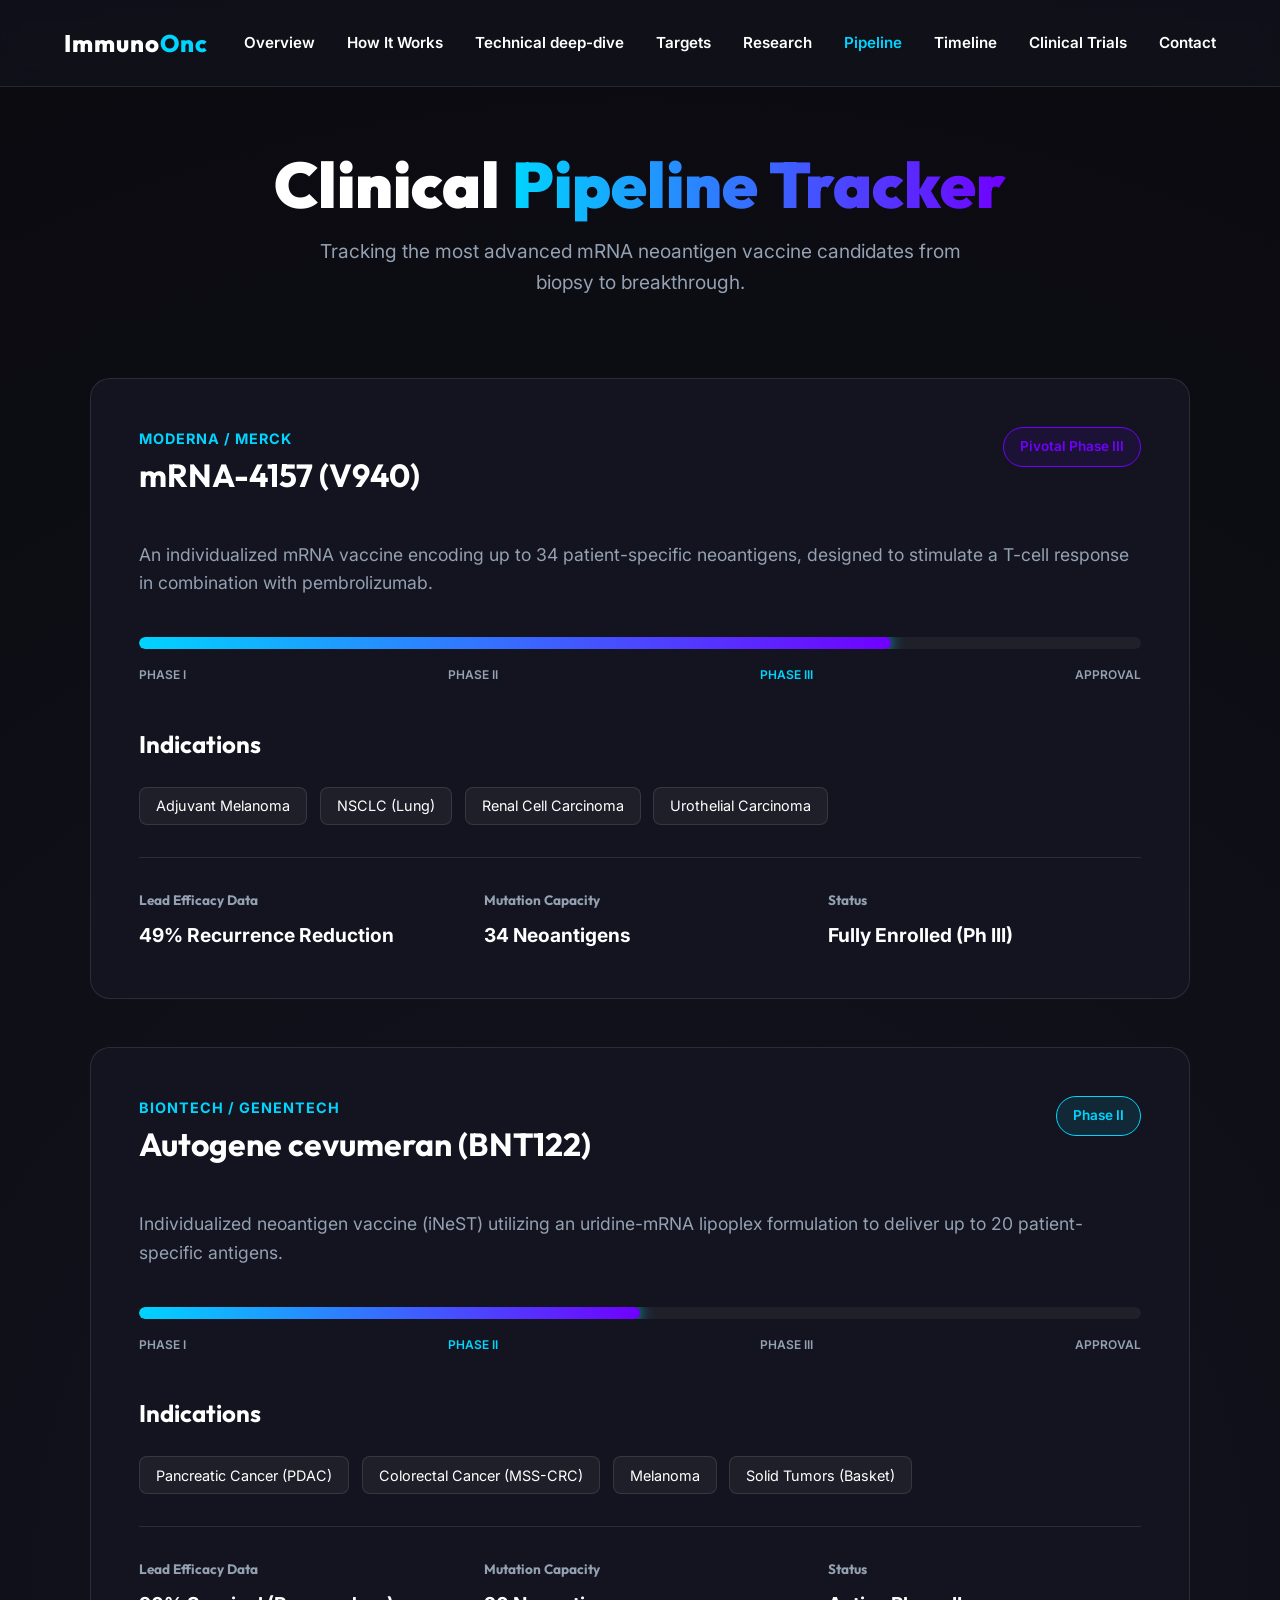
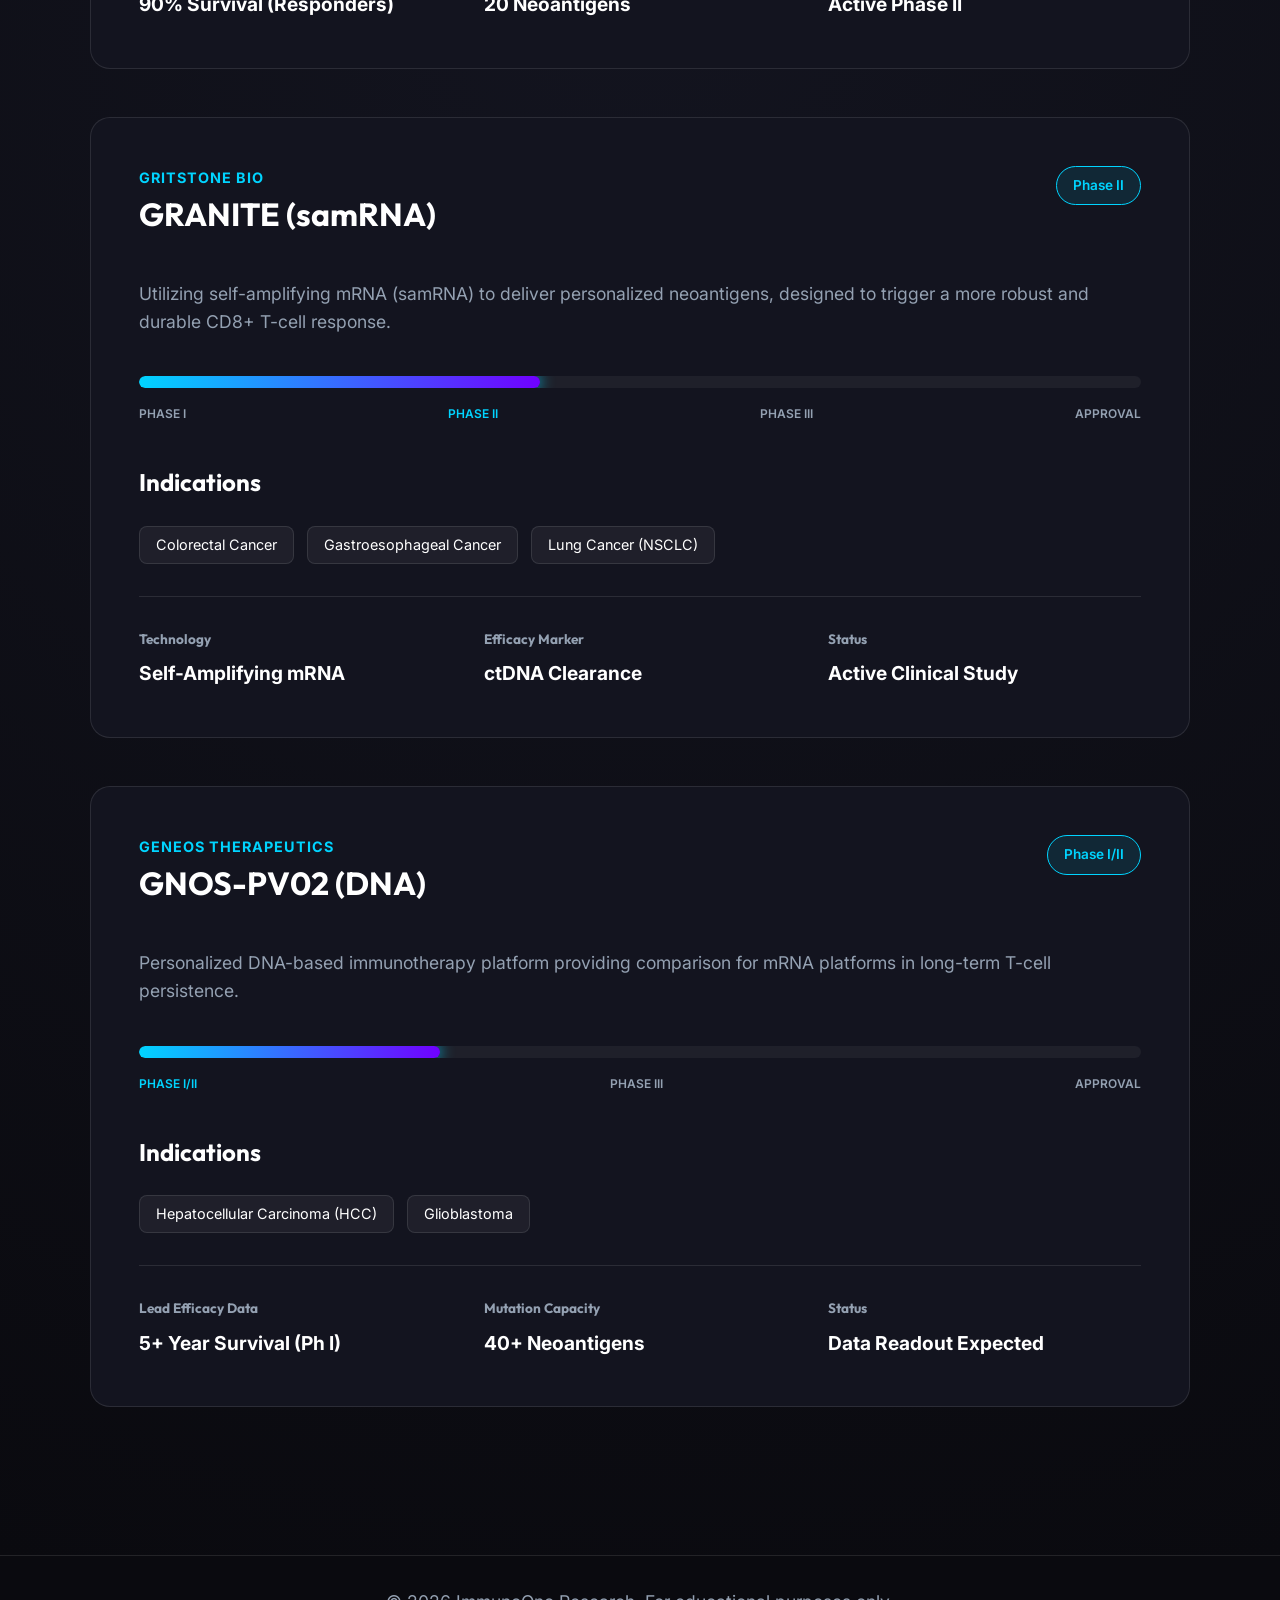
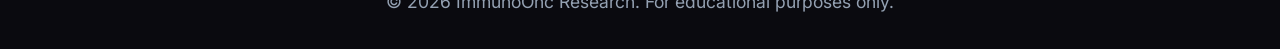
==== pipeline.html @ 15ca38ce "Implement Clinical Pipeline Tracker page and update navigation" ====
<!DOCTYPE html>
<html lang="en">
<head>
    <meta charset="UTF-8">
    <meta name="viewport" content="width=device-width, initial-scale=1.0">
    <title>Clinical Pipeline - ImmunoOncology</title>
    <meta name="description" content="Live tracker for mRNA neoantigen cancer vaccine clinical trials and development status.">
    <link rel="preconnect" href="https://fonts.googleapis.com">
    <link rel="preconnect" href="https://fonts.gstatic.com" crossorigin>
    <link href="https://fonts.googleapis.com/css2?family=Inter:wght@300;400;600;800&family=Outfit:wght@400;700;900&display=swap" rel="stylesheet">
    <link rel="stylesheet" href="style.css">
</head>
<body class="pipeline-page">
    <nav class="glass-nav">
        <div class="logo">Immuno<span class="highlight">Onc</span></div>
        <button class="nav-toggle" aria-label="Toggle navigation">
            <span></span>
            <span></span>
            <span></span>
        </button>
        <ul class="nav-links">
            <li><a href="index.html#hero">Overview</a></li>
            <li><a href="index.html#how-it-works">How It Works</a></li>
            <li><a href="index.html#technical">Technical deep-dive</a></li>
            <li><a href="targets.html">Targets</a></li>
            <li><a href="research.html">Research</a></li>
            <li><a href="pipeline.html" style="color: var(--primary);">Pipeline</a></li>
            <li><a href="timeline.html">Timeline</a></li>
            <li><a href="index.html#trials">Clinical Trials</a></li>
            <li><a href="index.html#contact">Contact</a></li>
        </ul>
    </nav>

    <div class="section dark-section" style="padding-top: 150px;">
        <div class="pipeline-container">
            <h1 style="text-align: center; margin-bottom: 1rem;">Clinical <span class="gradient-text">Pipeline Tracker</span></h1>
            <p style="text-align: center; color: var(--text-muted); max-width: 700px; margin: 0 auto 5rem auto; font-size: 1.2rem;">Tracking the most advanced mRNA neoantigen vaccine candidates from biopsy to breakthrough.</p>

            <!-- Moderna Card -->
            <div class="pipeline-card">
                <div class="pipeline-header">
                    <div>
                        <div class="company-tag">Moderna / Merck</div>
                        <h2 style="text-align: left; margin-bottom: 0.5rem; font-size: 2rem;">mRNA-4157 (V940)</h2>
                    </div>
                    <div class="status-badge pivotal">Pivotal Phase III</div>
                </div>
                <p>An individualized mRNA vaccine encoding up to 34 patient-specific neoantigens, designed to stimulate a T-cell response in combination with pembrolizumab.</p>
                
                <div class="pipeline-progress">
                    <div class="progress-track">
                        <div class="progress-fill" style="width: 75%;"></div>
                    </div>
                    <div class="progress-labels">
                        <span class="label">Phase I</span>
                        <span class="label">Phase II</span>
                        <span class="label active">Phase III</span>
                        <span class="label">Approval</span>
                    </div>
                </div>

                <h3>Indications</h3>
                <div class="indication-list">
                    <span class="indication-tag">Adjuvant Melanoma</span>
                    <span class="indication-tag">NSCLC (Lung)</span>
                    <span class="indication-tag">Renal Cell Carcinoma</span>
                    <span class="indication-tag">Urothelial Carcinoma</span>
                </div>

                <div class="pipeline-stats">
                    <div class="stat-item">
                        <h4>Lead Efficacy Data</h4>
                        <p>49% Recurrence Reduction</p>
                    </div>
                    <div class="stat-item">
                        <h4>Mutation Capacity</h4>
                        <p>34 Neoantigens</p>
                    </div>
                    <div class="stat-item">
                        <h4>Status</h4>
                        <p>Fully Enrolled (Ph III)</p>
                    </div>
                </div>
            </div>

            <!-- BioNTech Card -->
            <div class="pipeline-card">
                <div class="pipeline-header">
                    <div>
                        <div class="company-tag">BioNTech / Genentech</div>
                        <h2 style="text-align: left; margin-bottom: 0.5rem; font-size: 2rem;">Autogene cevumeran (BNT122)</h2>
                    </div>
                    <div class="status-badge">Phase II</div>
                </div>
                <p>Individualized neoantigen vaccine (iNeST) utilizing an uridine-mRNA lipoplex formulation to deliver up to 20 patient-specific antigens.</p>
                
                <div class="pipeline-progress">
                    <div class="progress-track">
                        <div class="progress-fill" style="width: 50%;"></div>
                    </div>
                    <div class="progress-labels">
                        <span class="label">Phase I</span>
                        <span class="label active">Phase II</span>
                        <span class="label">Phase III</span>
                        <span class="label">Approval</span>
                    </div>
                </div>

                <h3>Indications</h3>
                <div class="indication-list">
                    <span class="indication-tag">Pancreatic Cancer (PDAC)</span>
                    <span class="indication-tag">Colorectal Cancer (MSS-CRC)</span>
                    <span class="indication-tag">Melanoma</span>
                    <span class="indication-tag">Solid Tumors (Basket)</span>
                </div>

                <div class="pipeline-stats">
                    <div class="stat-item">
                        <h4>Lead Efficacy Data</h4>
                        <p>90% Survival (Responders)</p>
                    </div>
                    <div class="stat-item">
                        <h4>Mutation Capacity</h4>
                        <p>20 Neoantigens</p>
                    </div>
                    <div class="stat-item">
                        <h4>Status</h4>
                        <p>Active Phase II</p>
                    </div>
                </div>
            </div>

            <!-- Gritstone Card -->
            <div class="pipeline-card">
                <div class="pipeline-header">
                    <div>
                        <div class="company-tag">Gritstone Bio</div>
                        <h2 style="text-align: left; margin-bottom: 0.5rem; font-size: 2rem;">GRANITE (samRNA)</h2>
                    </div>
                    <div class="status-badge">Phase II</div>
                </div>
                <p>Utilizing self-amplifying mRNA (samRNA) to deliver personalized neoantigens, designed to trigger a more robust and durable CD8+ T-cell response.</p>
                
                <div class="pipeline-progress">
                    <div class="progress-track">
                        <div class="progress-fill" style="width: 40%;"></div>
                    </div>
                    <div class="progress-labels">
                        <span class="label">Phase I</span>
                        <span class="label active">Phase II</span>
                        <span class="label">Phase III</span>
                        <span class="label">Approval</span>
                    </div>
                </div>

                <h3>Indications</h3>
                <div class="indication-list">
                    <span class="indication-tag">Colorectal Cancer</span>
                    <span class="indication-tag">Gastroesophageal Cancer</span>
                    <span class="indication-tag">Lung Cancer (NSCLC)</span>
                </div>

                <div class="pipeline-stats">
                    <div class="stat-item">
                        <h4>Technology</h4>
                        <p>Self-Amplifying mRNA</p>
                    </div>
                    <div class="stat-item">
                        <h4>Efficacy Marker</h4>
                        <p>ctDNA Clearance</p>
                    </div>
                    <div class="stat-item">
                        <h4>Status</h4>
                        <p>Active Clinical Study</p>
                    </div>
                </div>
            </div>

            <!-- Geneos Card -->
            <div class="pipeline-card">
                <div class="pipeline-header">
                    <div>
                        <div class="company-tag">Geneos Therapeutics</div>
                        <h2 style="text-align: left; margin-bottom: 0.5rem; font-size: 2rem;">GNOS-PV02 (DNA)</h2>
                    </div>
                    <div class="status-badge">Phase I/II</div>
                </div>
                <p>Personalized DNA-based immunotherapy platform providing comparison for mRNA platforms in long-term T-cell persistence.</p>
                
                <div class="pipeline-progress">
                    <div class="progress-track">
                        <div class="progress-fill" style="width: 30%;"></div>
                    </div>
                    <div class="progress-labels">
                        <span class="label active">Phase I/II</span>
                        <span class="label">Phase III</span>
                        <span class="label">Approval</span>
                    </div>
                </div>

                <h3>Indications</h3>
                <div class="indication-list">
                    <span class="indication-tag">Hepatocellular Carcinoma (HCC)</span>
                    <span class="indication-tag">Glioblastoma</span>
                </div>

                <div class="pipeline-stats">
                    <div class="stat-item">
                        <h4>Lead Efficacy Data</h4>
                        <p>5+ Year Survival (Ph I)</p>
                    </div>
                    <div class="stat-item">
                        <h4>Mutation Capacity</h4>
                        <p>40+ Neoantigens</p>
                    </div>
                    <div class="stat-item">
                        <h4>Status</h4>
                        <p>Data Readout Expected</p>
                    </div>
                </div>
            </div>
            
        </div>
    </div>

    <footer>
        <p>&copy; 2026 ImmunoOnc Research. For educational purposes only.</p>
    </footer>

    <script src="main.js"></script>
</body>
</html>
---- style.css ----
:root {
    --bg-dark: #0a0a0f;
    --bg-surface: #13141f;
    --primary: #00d4ff;
    --secondary: #7000ff;
    --accent: #ff0055;
    --text-main: #ffffff;
    --text-muted: #94a1b2;
    --glass-bg: rgba(19, 20, 31, 0.6);
    --glass-border: rgba(255, 255, 255, 0.1);
}

* {
    margin: 0;
    padding: 0;
    box-sizing: border-box;
    scroll-behavior: smooth;
}

body {
    background-color: var(--bg-dark);
    color: var(--text-main);
    font-family: 'Inter', sans-serif;
    line-height: 1.6;
    overflow-x: hidden;
}

h1, h2, h3, h4, .logo {
    font-family: 'Outfit', sans-serif;
}

/* Typography */
h1 {
    font-size: 4rem;
    font-weight: 900;
    line-height: 1.1;
    margin-bottom: 1.5rem;
}

h2 {
    font-size: 2.5rem;
    text-align: center;
    margin-bottom: 3rem;
    font-weight: 700;
}

h3 {
    font-size: 1.5rem;
    margin-bottom: 1rem;
    color: var(--text-main);
}

p {
    color: var(--text-muted);
    font-size: 1.1rem;
}

.gradient-text {
    background: linear-gradient(90deg, var(--primary), var(--secondary));
    -webkit-background-clip: text;
    -webkit-text-fill-color: transparent;
    background-clip: text;
}

/* Nav */
.glass-nav {
    position: fixed;
    top: 0;
    width: 100%;
    display: flex;
    justify-content: space-between;
    align-items: center;
    padding: 1.5rem 5%;
    background: var(--glass-bg);
    backdrop-filter: blur(12px);
    -webkit-backdrop-filter: blur(12px);
    border-bottom: 1px solid var(--glass-border);
    z-index: 1000;
}

.logo {
    font-size: 1.5rem;
    font-weight: 800;
    letter-spacing: 1px;
}

.logo .highlight {
    color: var(--primary);
}

.nav-links {
    list-style: none;
    display: flex;
    gap: 2rem;
}

.nav-links a {
    color: var(--text-main);
    text-decoration: none;
    font-size: 0.95rem;
    font-weight: 600;
    transition: color 0.3s;
}

.nav-links a:hover {
    color: var(--primary);
}

/* Buttons */
.btn {
    display: inline-block;
    padding: 1rem 2rem;
    border-radius: 50px;
    text-decoration: none;
    font-weight: 600;
    font-family: 'Outfit', sans-serif;
    transition: transform 0.3s, box-shadow 0.3s;
    cursor: pointer;
    border: none;
    font-size: 1rem;
}

.primary-btn {
    background: linear-gradient(90deg, var(--primary), var(--secondary));
    color: white;
    box-shadow: 0 0 20px rgba(0, 212, 255, 0.4);
}

.primary-btn:hover {
    transform: translateY(-2px);
    box-shadow: 0 0 30px rgba(112, 0, 255, 0.6);
}

.secondary-btn {
    background: transparent;
    color: var(--text-main);
    border: 1px solid var(--glass-border);
    backdrop-filter: blur(5px);
}

.secondary-btn:hover {
    background: rgba(255,255,255,0.05);
    transform: translateY(-2px);
}

/* Sections */
.section {
    padding: 100px 5%;
    min-height: 100vh;
    display: flex;
    flex-direction: column;
    justify-content: center;
}

.dark-section {
    background: radial-gradient(circle at center, var(--bg-surface) 0%, var(--bg-dark) 100%);
}

/* Hero Section */
.hero-section {
    display: grid;
    grid-template-columns: 1fr 1fr;
    align-items: center;
    min-height: 100vh;
    padding: 0 5%;
    position: relative;
    overflow: hidden;
}

.hero-content {
    z-index: 2;
}

.hero-buttons {
    display: flex;
    gap: 1rem;
    margin-top: 2rem;
}

/* Hero Visuals */
.hero-visual {
    position: relative;
    height: 500px;
    display: flex;
    justify-content: center;
    align-items: center;
}

.hero-image {
    max-width: 100%;
    max-height: 450px;
    border-radius: 20px;
    box-shadow: 0 0 40px rgba(0, 212, 255, 0.4);
    animation: float-pulse 6s ease-in-out infinite;
    object-fit: cover;
    z-index: 1;
}

.hero-visual::after {
    content: '';
    position: absolute;
    width: 100%;
    height: 100%;
    background: radial-gradient(circle, rgba(112,0,255,0.3) 0%, transparent 70%);
    filter: blur(40px);
    z-index: 0;
    animation: glow-pulse 4s infinite alternate;
}

@keyframes float-pulse {
    0% { transform: translateY(0px) scale(1); box-shadow: 0 0 40px rgba(0, 212, 255, 0.4); }
    50% { transform: translateY(-15px) scale(1.02); box-shadow: 0 0 60px rgba(112, 0, 255, 0.6); }
    100% { transform: translateY(0px) scale(1); box-shadow: 0 0 40px rgba(0, 212, 255, 0.4); }
}

@keyframes glow-pulse {
    0% { opacity: 0.5; transform: scale(0.9); }
    100% { opacity: 1; transform: scale(1.1); }
}

/* Cards (How it works) */
.cards-container {
    display: grid;
    grid-template-columns: repeat(auto-fit, minmax(250px, 1fr));
    gap: 2rem;
}

.card {
    background: var(--bg-surface);
    border: 1px solid var(--glass-border);
    border-radius: 20px;
    padding: 2.5rem 2rem;
    transition: transform 0.3s, border-color 0.3s;
    position: relative;
    overflow: hidden;
}

.card:hover {
    transform: translateY(-10px);
    border-color: var(--primary);
}

.card::before {
    content: '';
    position: absolute;
    top: 0; left: 0;
    width: 100%; height: 4px;
    background: linear-gradient(90deg, var(--primary), var(--secondary));
    transform: scaleX(0);
    transform-origin: left;
    transition: transform 0.3s;
}

.card:hover::before {
    transform: scaleX(1);
}

.card-icon {
    width: 50px;
    height: 50px;
    background: rgba(0, 212, 255, 0.1);
    color: var(--primary);
    border-radius: 50%;
    display: flex;
    align-items: center;
    justify-content: center;
    font-size: 1.5rem;
    font-weight: 800;
    font-family: 'Outfit', sans-serif;
    margin-bottom: 1.5rem;
}

/* Technical Grid */
.technical-grid {
    display: grid;
    grid-template-columns: repeat(auto-fit, minmax(300px, 1fr));
    gap: 2rem;
}

.tech-box {
    background: rgba(255, 255, 255, 0.02);
    padding: 2rem;
    border-radius: 15px;
    border-left: 4px solid var(--secondary);
}

/* Tables */
.table-container {
    overflow-x: auto;
}

.clinical-table {
    width: 100%;
    border-collapse: collapse;
    background: var(--bg-surface);
    border-radius: 15px;
    overflow: hidden;
}

.clinical-table th, .clinical-table td {
    padding: 1.5rem;
    text-align: left;
    border-bottom: 1px solid var(--glass-border);
}

.clinical-table th {
    background: rgba(255, 255, 255, 0.05);
    color: var(--primary);
    font-weight: 600;
}

.clinical-table tr:hover td {
    background: rgba(255, 255, 255, 0.02);
}

/* Contact */
.contact-section {
    align-items: center;
}

.glass-panel {
    background: var(--glass-bg);
    border: 1px solid var(--glass-border);
    backdrop-filter: blur(20px);
    padding: 3rem;
    border-radius: 20px;
    text-align: center;
    max-width: 600px;
    width: 100%;
    margin: 0 auto;
}

.contact-form {
    display: flex;
    flex-direction: column;
    gap: 1.5rem;
    margin-top: 2rem;
}

.contact-form input, .contact-form select {
    width: 100%;
    padding: 1rem 1.5rem;
    background: rgba(0,0,0,0.2);
    border: 1px solid var(--glass-border);
    border-radius: 10px;
    color: var(--text-main);
    font-family: 'Inter', sans-serif;
    font-size: 1rem;
    outline: none;
    transition: border-color 0.3s, box-shadow 0.3s;
}

.contact-form input:focus, .contact-form select:focus {
    border-color: var(--primary);
    box-shadow: 0 0 10px rgba(0, 212, 255, 0.2);
}

.submit-btn {
    width: 100%;
    margin-top: 1rem;
}

footer {
    text-align: center;
    padding: 2rem;
    border-top: 1px solid var(--glass-border);
    font-size: 0.9rem;
}

/* Navigation */
.nav-toggle {
    display: none;
    background: none;
    border: none;
    cursor: pointer;
    padding: 0.5rem;
    z-index: 1001;
}

.nav-toggle span {
    display: block;
    width: 25px;
    height: 3px;
    background: var(--text-main);
    margin: 5px 0;
    transition: 0.3s;
}

@media (max-width: 768px) {
    .nav-toggle {
        display: block;
    }

    .nav-links {
        display: flex;
        position: fixed;
        top: 0;
        right: -100%;
        width: 80%;
        height: 100vh;
        background: rgba(10, 10, 15, 0.95);
        backdrop-filter: blur(20px);
        flex-direction: column;
        justify-content: center;
        align-items: center;
        transition: 0.4s cubic-bezier(0.4, 0, 0.2, 1);
        z-index: 1000;
        border-left: 1px solid var(--glass-border);
        box-shadow: -10px 0 30px rgba(0,0,0,0.5);
    }

    .nav-links.active {
        right: 0;
    }

    .nav-links li {
        margin: 1.5rem 0;
    }

    .nav-links a {
        font-size: 1.2rem;
    }

    .hero-section {
        grid-template-columns: 1fr;
        text-align: center;
        padding-top: 120px;
    }
    .hero-buttons {
        justify-content: center;
    }
    h1 { font-size: 2.5rem; }
}

/* --- Timeline specific styles --- */
.timeline-container {
    position: relative;
    max-width: 1000px;
    margin: 0 auto;
    padding: 2rem 0;
}

/* The central glowing line */
.timeline-container::before {
    content: '';
    position: absolute;
    top: 0;
    bottom: 0;
    left: 50%;
    width: 4px;
    background: var(--glass-border);
    transform: translateX(-50%);
    border-radius: 4px;
}

/* The filled timeline line (animated via JS) */
.timeline-container::after {
    content: '';
    position: absolute;
    top: 0;
    bottom: 0;
    left: 50%;
    width: 4px;
    background: linear-gradient(to bottom, var(--primary), var(--secondary));
    transform: translateX(-50%);
    border-radius: 4px;
    height: var(--line-height, 0%);
    transition: height 0.1s ease-out;
    box-shadow: 0 0 15px var(--primary);
}

.timeline-item {
    position: relative;
    width: 50%;
    padding: 2rem 3rem;
    box-sizing: border-box;
    opacity: 0;
    transition: all 0.8s ease-out;
}

.timeline-item.left {
    left: 0;
    transform: translateX(-50px);
    text-align: right;
}

.timeline-item.right {
    left: 50%;
    transform: translateX(50px);
}

.timeline-item.show {
    opacity: 1;
    transform: translateX(0);
}

/* The dot on the timeline */
.timeline-item::after {
    content: '';
    position: absolute;
    width: 20px;
    height: 20px;
    background: var(--bg-main);
    border: 4px solid var(--primary);
    border-radius: 50%;
    top: 50%;
    transform: translateY(-50%);
    z-index: 1;
    box-shadow: 0 0 10px rgba(0, 212, 255, 0.5);
    transition: background 0.3s, border-color 0.3s;
}

.timeline-item.left::after {
    right: -14px;
}

.timeline-item.right::after {
    left: -14px;
}

.timeline-item.future::after {
    border-color: var(--secondary);
    border-style: dashed;
    box-shadow: 0 0 15px rgba(112, 0, 255, 0.5);
    animation: pulse-dot 2s infinite;
}

@keyframes pulse-dot {
    0% { box-shadow: 0 0 0 0 rgba(112, 0, 255, 0.7); }
    70% { box-shadow: 0 0 0 15px rgba(112, 0, 255, 0); }
    100% { box-shadow: 0 0 0 0 rgba(112, 0, 255, 0); }
}

.timeline-content {
    background: var(--bg-surface);
    border: 1px solid var(--glass-border);
    padding: 2rem;
    border-radius: 15px;
    box-shadow: 0 4px 20px rgba(0,0,0,0.2);
    position: relative;
    transition: transform 0.3s, box-shadow 0.3s;
}

.timeline-item:hover .timeline-content {
    transform: translateY(-5px);
    box-shadow: 0 10px 30px rgba(0, 212, 255, 0.15);
}

.timeline-item.future:hover .timeline-content {
    box-shadow: 0 10px 30px rgba(112, 0, 255, 0.2);
}

.timeline-year {
    font-size: 2.5rem;
    font-family: 'Outfit', sans-serif;
    font-weight: 900;
    color: var(--primary);
    margin-bottom: 0.5rem;
}

.timeline-content h3 {
    font-size: 1.5rem;
    margin-bottom: 1rem;
    color: var(--text-main);
}

.timeline-content p {
    margin-bottom: 0;
}

/* Timeline Responsive */
@media (max-width: 768px) {
    .timeline-container::before, .timeline-container::after {
        left: 30px;
    }
    .timeline-item {
        width: 100%;
        padding-left: 70px;
        padding-right: 20px;
        text-align: left;
    }
    .timeline-item.left {
        left: 0;
        transform: translateX(-50px);
    }
    .timeline-item.right {
        left: 0;
        transform: translateX(-50px);
    }
    .timeline-item.show {
        transform: translateX(0);
    }
    .timeline-item.left::after, .timeline-item.right::after {
        left: 16px;
    }
}

/* --- Research Page Fullscreen Background --- */
.bg-fixed-container {
    position: fixed;
    top: 0;
    left: 0;
    width: 100%;
    height: 100vh; /* Using 100vh on a fixed element is stable for backgrounds */
    background-image: url('research-hero.png');
    background-size: cover;
    background-position: center;
    z-index: -2;
    pointer-events: none;
}

body.research-page {
    position: relative;
    z-index: 0;
}
body.research-page::before {
    content: '';
    position: fixed;
    top: 0; 
    left: 0; 
    width: 100%; 
    height: 100%;
    background: rgba(10, 10, 15, var(--bg-opacity, 0)); /* dynamic overlay to keep text readable on scroll */
    z-index: -1;
    pointer-events: none;
}

@media (max-width: 768px) {
    body.research-page .page-header h1 {
        font-size: 2.8rem !important;
        padding: 0 1rem;
    }
    body.research-page .page-header p {
        font-size: 1.1rem !important;
        padding: 0 1.5rem;
    }
}

body.research-page .dark-section {
    background: transparent;
}

/* Staggered Layout */
.staggered-section {
    display: flex;
    align-items: center;
    gap: 4rem;
    margin-bottom: 8rem;
}

.staggered-section:nth-child(even) {
    flex-direction: row-reverse;
}

.staggered-content {
    flex: 1;
}

.staggered-visual {
    flex: 1;
    position: relative;
}

.staggered-image {
    width: 100%;
    border-radius: 20px;
    box-shadow: 0 0 30px rgba(0, 212, 255, 0.2);
    transition: transform 0.5s ease-out, box-shadow 0.5s ease-out;
}

.staggered-section:hover .staggered-image {
    transform: scale(1.02);
    box-shadow: 0 0 50px rgba(112, 0, 255, 0.4);
}

.tech-list {
    list-style: none;
    margin-top: 1.5rem;
}

.tech-list li {
    margin-bottom: 0.8rem;
    display: flex;
    align-items: center;
    gap: 0.8rem;
    color: var(--text-main);
    font-weight: 500;
}

.tech-list li::before {
    content: '?';
    color: var(--primary);
    font-weight: bold;
}

@media (max-width: 768px) {
    .staggered-section, .staggered-section:nth-child(even) {
        flex-direction: column;
        gap: 2rem;
        margin-bottom: 4rem;
    }
}

/* --- Pipeline Page Styles --- */
.pipeline-container {
    max-width: 1100px;
    margin: 0 auto;
}

.pipeline-card {
    background: var(--bg-surface);
    border: 1px solid var(--glass-border);
    border-radius: 20px;
    padding: 3rem;
    margin-bottom: 3rem;
    transition: transform 0.3s, border-color 0.3s;
    position: relative;
    overflow: hidden;
}

.pipeline-card:hover {
    transform: translateY(-5px);
    border-color: var(--primary);
}

.pipeline-header {
    display: flex;
    justify-content: space-between;
    align-items: flex-start;
    margin-bottom: 2rem;
    flex-wrap: wrap;
    gap: 1rem;
}

.company-tag {
    font-size: 0.9rem;
    font-weight: 700;
    color: var(--primary);
    text-transform: uppercase;
    letter-spacing: 1px;
}

.status-badge {
    padding: 0.5rem 1rem;
    background: rgba(0, 212, 255, 0.1);
    color: var(--primary);
    border-radius: 50px;
    font-size: 0.85rem;
    font-weight: 600;
    border: 1px solid var(--primary);
}

.status-badge.pivotal {
    background: rgba(112, 0, 255, 0.1);
    color: var(--secondary);
    border-color: var(--secondary);
}

/* Progress Bar */
.pipeline-progress {
    margin: 2.5rem 0;
}

.progress-track {
    height: 12px;
    background: rgba(255,255,255,0.05);
    border-radius: 20px;
    position: relative;
    overflow: hidden;
}

.progress-fill {
    position: absolute;
    top: 0;
    left: 0;
    height: 100%;
    background: linear-gradient(90deg, var(--primary), var(--secondary));
    border-radius: 20px;
    box-shadow: 0 0 15px var(--primary);
}

.progress-labels {
    display: flex;
    justify-content: space-between;
    margin-top: 1rem;
}

.label {
    font-size: 0.75rem;
    font-weight: 600;
    color: var(--text-muted);
    text-transform: uppercase;
}

.label.active {
    color: var(--primary);
}

.indication-list {
    display: flex;
    flex-wrap: wrap;
    gap: 0.8rem;
    margin-top: 1.5rem;
}

.indication-tag {
    padding: 0.4rem 1rem;
    background: rgba(255,255,255,0.05);
    border: 1px solid var(--glass-border);
    border-radius: 8px;
    font-size: 0.9rem;
    color: var(--text-main);
}

.pipeline-stats {
    display: grid;
    grid-template-columns: repeat(auto-fit, minmax(200px, 1fr));
    gap: 2rem;
    margin-top: 2rem;
    padding-top: 2rem;
    border-top: 1px solid var(--glass-border);
}

.stat-item h4 {
    font-size: 0.85rem;
    color: var(--text-muted);
    margin-bottom: 0.5rem;
}

.stat-item p {
    font-size: 1.2rem;
    color: var(--text-main);
    font-weight: 700;
}
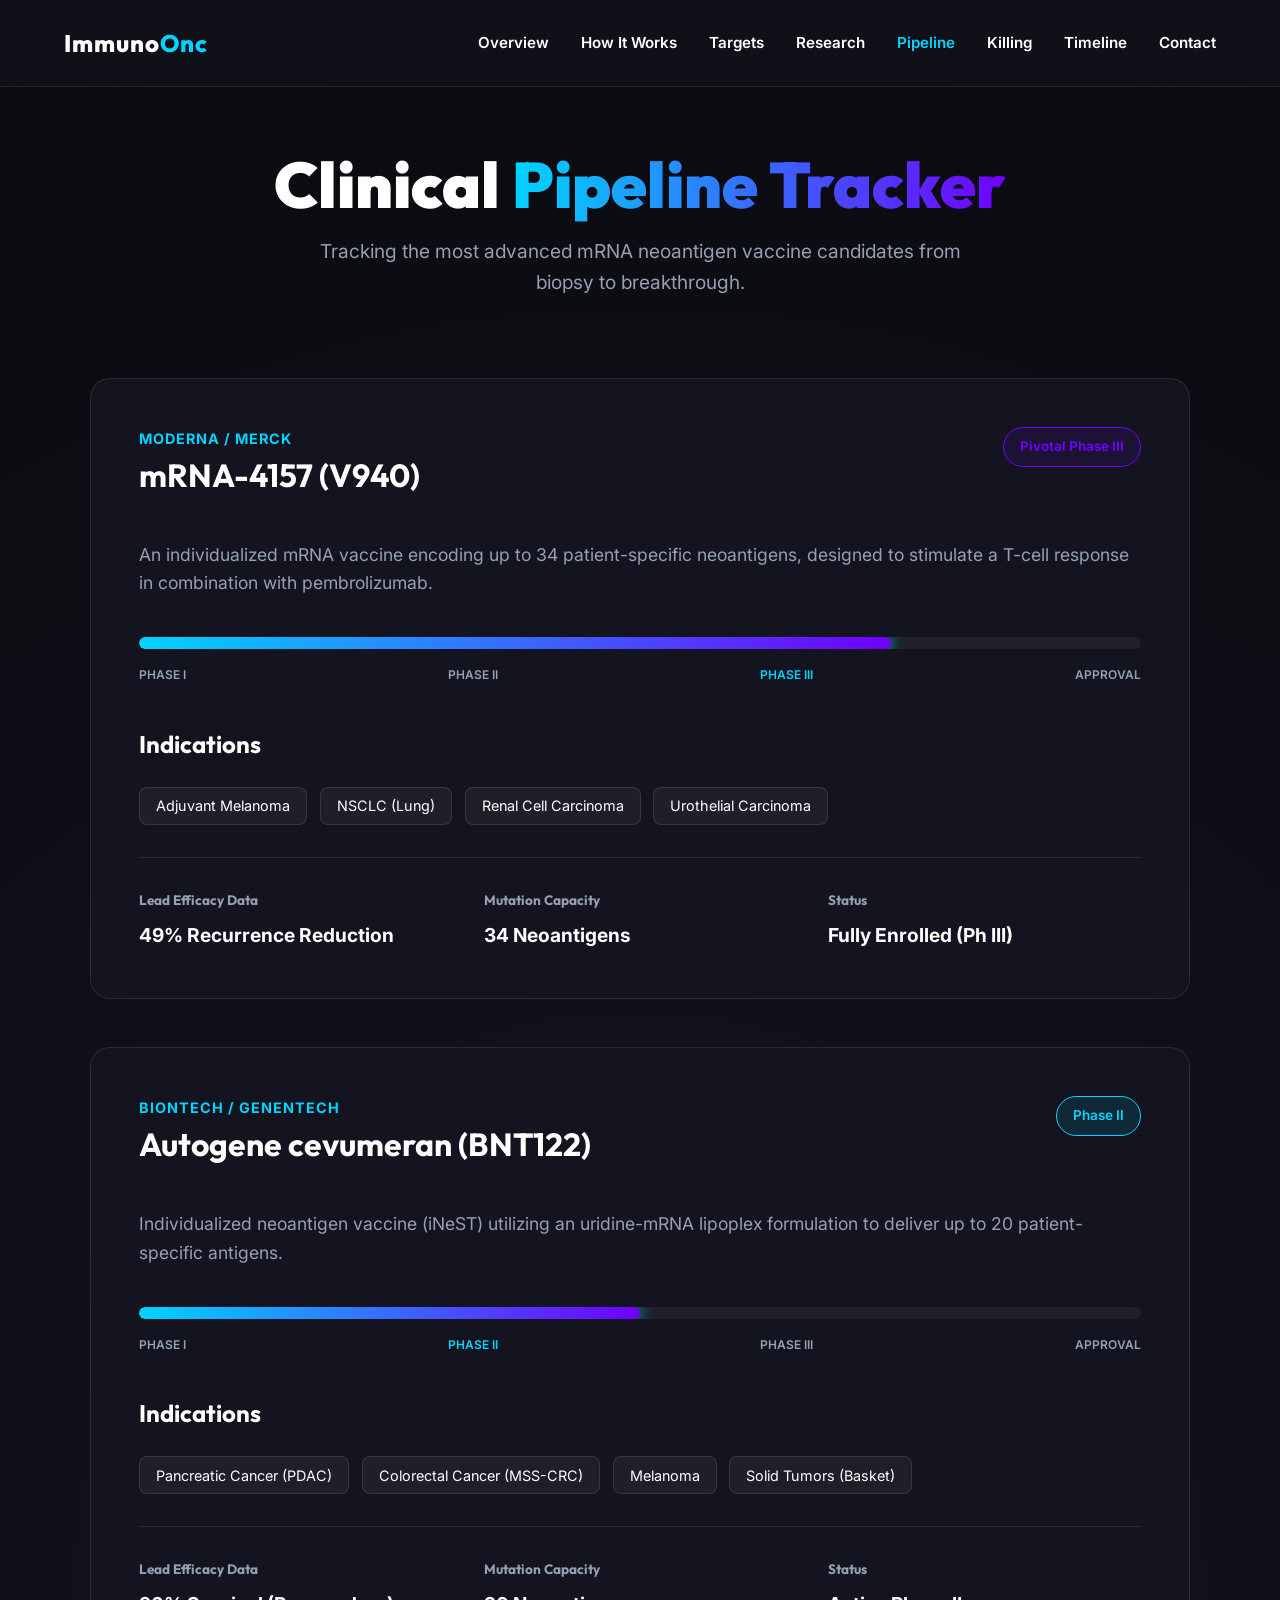
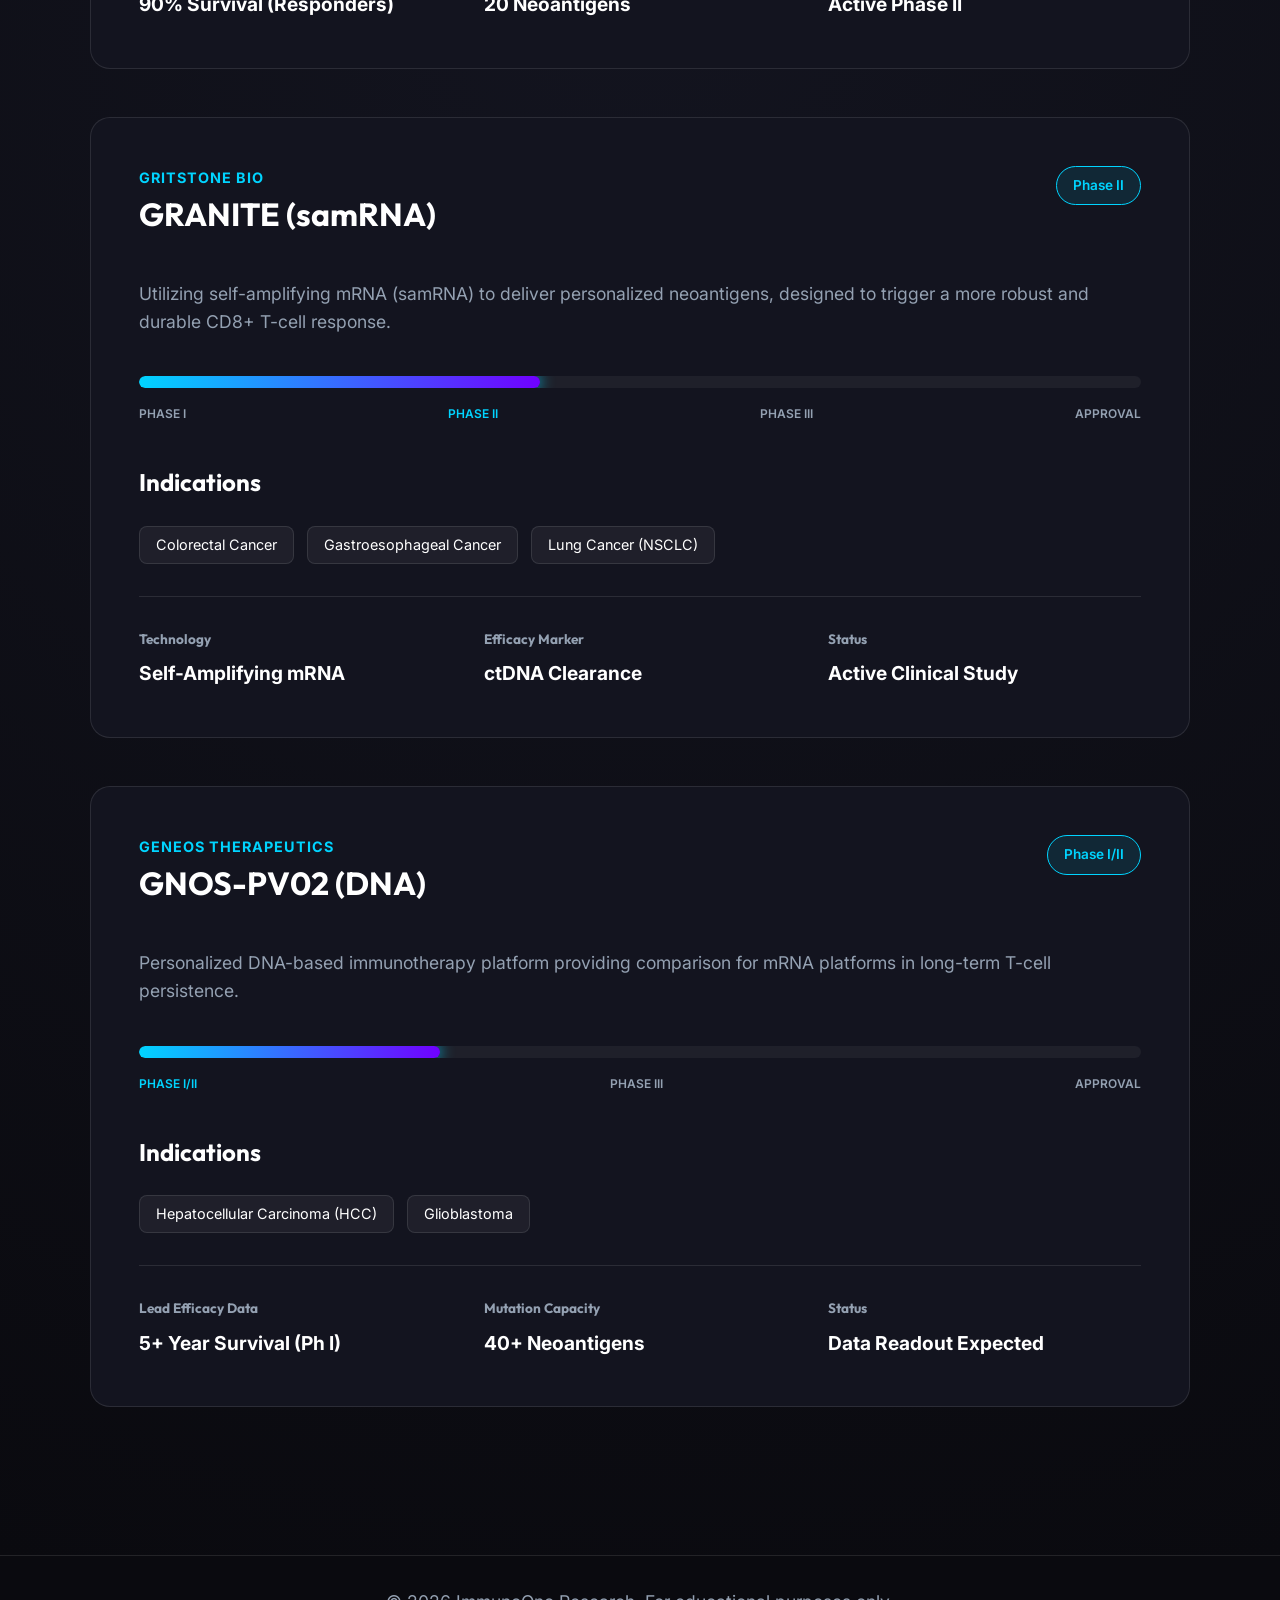
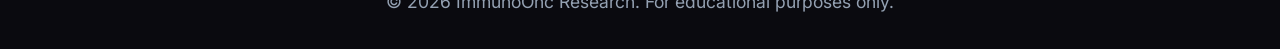
==== commit 1bca4085: "Fix duplicate Killing link and nav formatting" ====
--- a/pipeline.html
+++ b/pipeline.html
@@ -1,4 +1,4 @@
-<!DOCTYPE html>
+﻿<!DOCTYPE html>
 <html lang="en">
 <head>
     <meta charset="UTF-8">
@@ -8,11 +8,11 @@
     <link rel="preconnect" href="https://fonts.googleapis.com">
     <link rel="preconnect" href="https://fonts.gstatic.com" crossorigin>
     <link href="https://fonts.googleapis.com/css2?family=Inter:wght@300;400;600;800&family=Outfit:wght@400;700;900&display=swap" rel="stylesheet">
-    <link rel="stylesheet" href="style.css">
+    <link rel="stylesheet" href="style.css?v=1.3">
 </head>
 <body class="pipeline-page">
     <nav class="glass-nav">
-        <div class="logo">Immuno<span class="highlight">Onc</span></div>
+        <a href="index.html" class="logo">Immuno<span class="highlight">Onc</span></a>
         <button class="nav-toggle" aria-label="Toggle navigation">
             <span></span>
             <span></span>
@@ -21,12 +21,11 @@
         <ul class="nav-links">
             <li><a href="index.html#hero">Overview</a></li>
             <li><a href="index.html#how-it-works">How It Works</a></li>
-            <li><a href="index.html#technical">Technical deep-dive</a></li>
             <li><a href="targets.html">Targets</a></li>
             <li><a href="research.html">Research</a></li>
             <li><a href="pipeline.html" style="color: var(--primary);">Pipeline</a></li>
+            <li><a href="visuals.html">Killing</a></li>
             <li><a href="timeline.html">Timeline</a></li>
-            <li><a href="index.html#trials">Clinical Trials</a></li>
             <li><a href="index.html#contact">Contact</a></li>
         </ul>
     </nav>
@@ -230,3 +229,5 @@
     <script src="main.js"></script>
 </body>
 </html>
+
+
--- a/style.css
+++ b/style.css
@@ -82,6 +82,8 @@
     font-size: 1.5rem;
     font-weight: 800;
     letter-spacing: 1px;
+    text-decoration: none;
+    color: var(--text-main);
 }
 
 .logo .highlight {
@@ -688,7 +690,7 @@
 }
 
 .tech-list li::before {
-    content: '?';
+    content: "→";
     color: var(--primary);
     font-weight: bold;
 }
@@ -832,3 +834,72 @@
     color: var(--text-main);
     font-weight: 700;
 }
+
+/* --- Visuals/Killing Page Styles --- */
+.gallery-container {
+    max-width: 1200px;
+    margin: 0 auto;
+}
+
+.video-category {
+    margin-bottom: 6rem;
+}
+
+.video-category h2 {
+    text-align: left;
+    border-left: 5px solid var(--primary);
+    padding-left: 1.5rem;
+    margin-bottom: 3rem;
+    font-size: 2.2rem;
+}
+
+.video-grid {
+    display: grid;
+    grid-template-columns: repeat(auto-fit, minmax(350px, 1fr));
+    gap: 2.5rem;
+}
+
+.video-card {
+    background: var(--bg-surface);
+    border: 1px solid var(--glass-border);
+    border-radius: 20px;
+    overflow: hidden;
+    transition: transform 0.3s, box-shadow 0.3s, border-color 0.3s;
+}
+
+.video-card:hover {
+    transform: translateY(-8px);
+    box-shadow: 0 15px 40px rgba(0, 212, 255, 0.2);
+    border-color: var(--primary);
+}
+
+.video-wrapper {
+    position: relative;
+    padding-bottom: 56.25%; /* 16:9 aspect ratio */
+    height: 0;
+    overflow: hidden;
+}
+
+.video-wrapper iframe {
+    position: absolute;
+    top: 0;
+    left: 0;
+    width: 100%;
+    height: 100%;
+    border: none;
+}
+
+.video-info {
+    padding: 1.5rem;
+}
+
+.video-info h3 {
+    font-size: 1.1rem;
+    margin-bottom: 0.5rem;
+    line-height: 1.4;
+}
+
+.video-info p {
+    font-size: 0.9rem;
+    color: var(--text-muted);
+}
